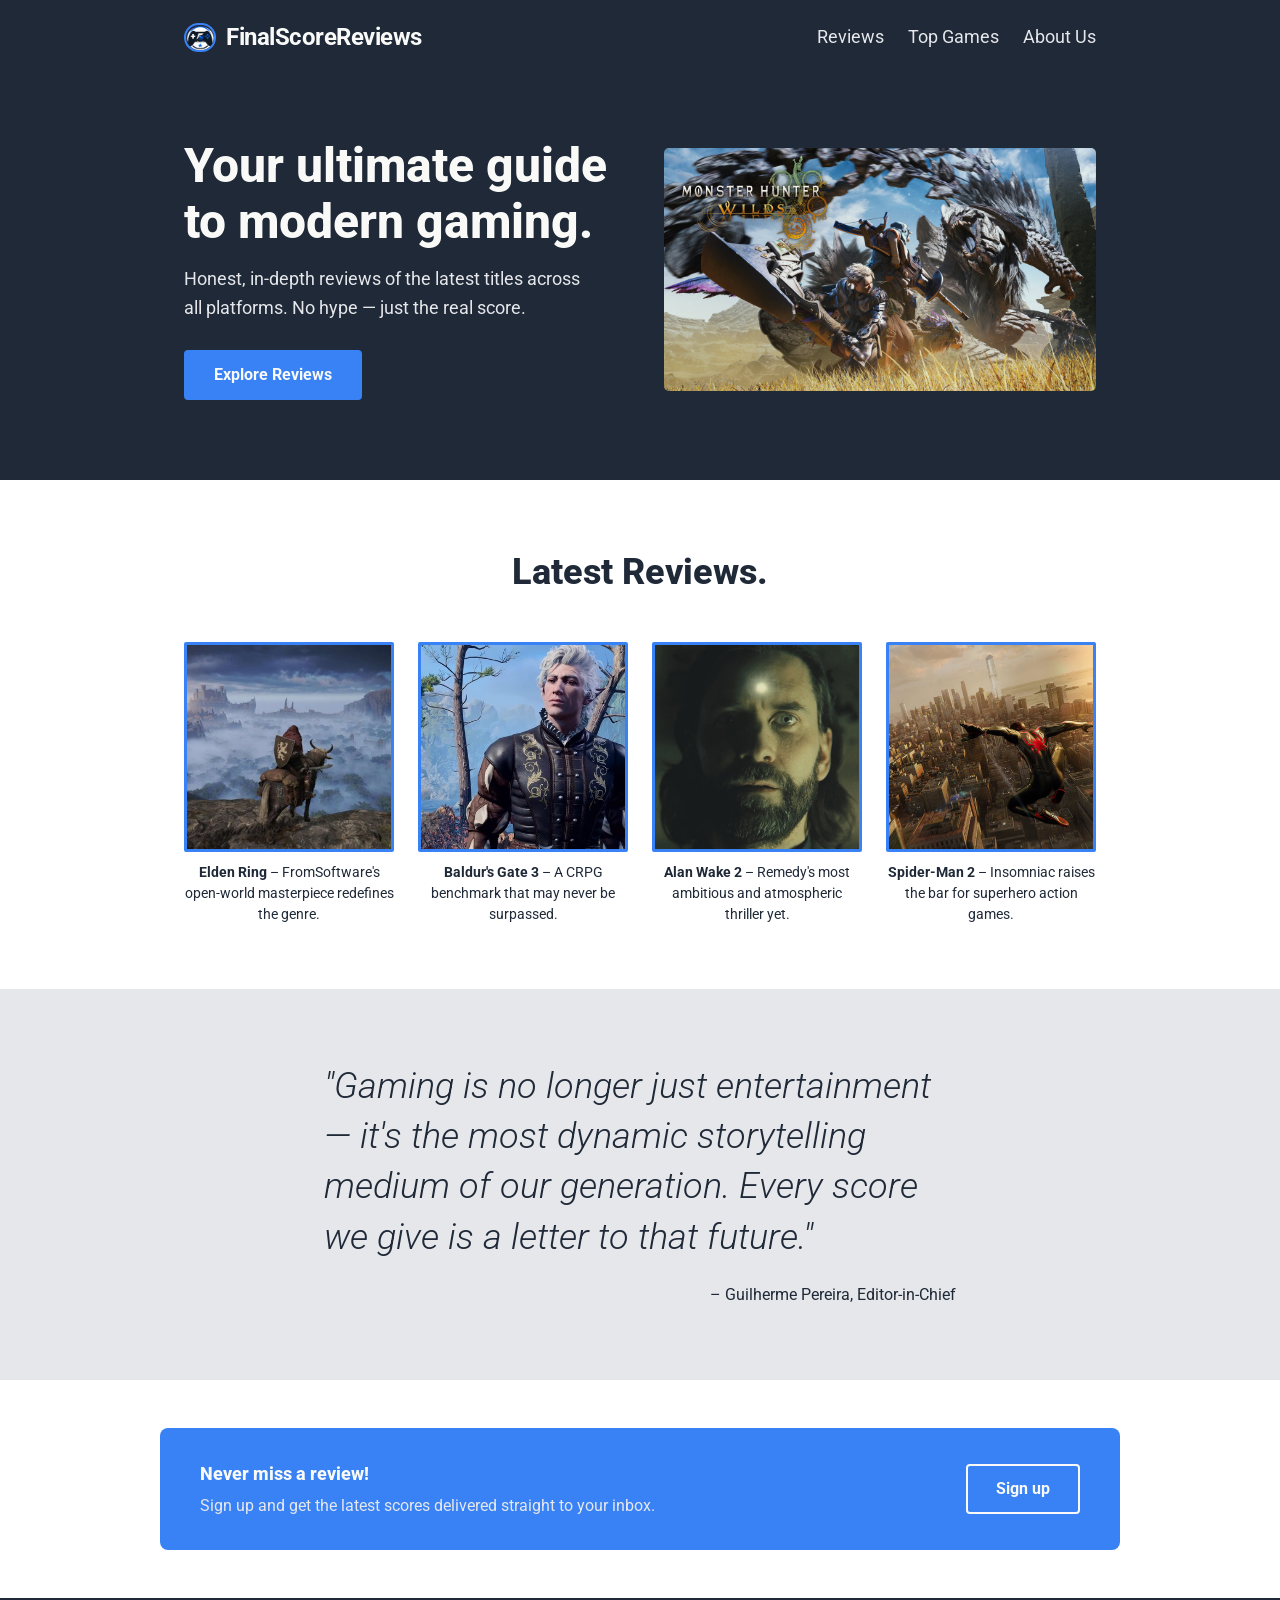
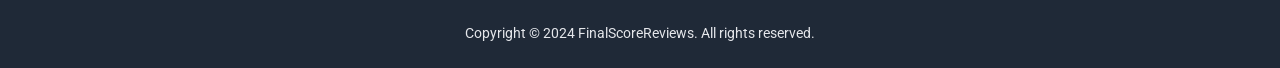
==== index.html @ 9ae30cf8 "Update index.html" ====
<!doctype html>
<html lang="en">
  <head>
    <meta charset="UTF-8" />
    <meta name="viewport" content="width=device-width, initial-scale=1.0" />
    <title>FinalScoreReviews</title>
    <link rel="stylesheet" href="./css/style.css" />
    <link rel="stylesheet" href="./css/hero.css">
    <link rel="icon" type="image/x-icon" href="./assets/images/favicon.ico">
  </head>
  <body>
    <header class="site-header">
      <div class="header-inner container">
        <a
         href="./index.html"
          class="logo"
           aria-label="FinalScoreReviews home"
           >
          <img 
            src="./assets/images/logo.png"
             alt="FinalScoreReviews logo"
             class="logo-image"
             >
          <strong>FinalScoreReviews</strong>
        </a>
        <nav class="main-nav">
          <ul>
            <li><a href="./pages/reviews.html">Reviews</a></li>
            <li><a href="./pages/top-games.html">Top Games</a></li>
            <li><a href="./pages/about.html">About Us</a></li>
          </ul>
        </nav>
      </div>
    </header>

    <main>
      <section class="hero">
        <div class="hero-inner container">
          <div class="hero-text">
            <h1>Your ultimate guide to modern gaming.</h1>
            <p class="hero-sub">
              Honest, in-depth reviews of the latest titles across all
              platforms. No hype — just the real score.
            </p>
            <a href="./pages/reviews.html" class="btn">Explore Reviews</a>
          </div>
          <div class="hero-image">
              <img src="./assets/images/Monster_Hunter_cover.jpg" alt="Monster Hunter Cover">
          </div>
        </div>
      </section>

      <section class="info-section">
        <div class="container">
          <h2>Latest Reviews.</h2>

          <div class="cards-layout">
            <article class="card">
              <figure class="card-media">
                <img
                  src="./assets/images/Elden_Ring.jpg"
                  alt="Elden Ring open world landscape"
                >

                <figcaption>
                  <strong>Elden Ring</strong> – FromSoftware's open-world masterpiece redefines the genre.
                </figcaption>
              </figure>
            </article>

            <article class="card">
              <figure class="card-media">
                <img
                  src="./assets/images/Baldurs_Gate.jpg"
                  alt="Baldur's Gate 3 cover art"
                >

                <figcaption>
                  <strong>Baldur's Gate 3</strong> – A CRPG benchmark that may never be surpassed.
                </figcaption>
              </figure>
            </article>

            <article class="card">
              <figure class="card-media">
                <img
                  src="./assets/images/Alan_Wake.jpg"
                  alt="Alan Wake 2 cover art"
                >

                <figcaption>
                  <strong>Alan Wake 2</strong> – Remedy's most ambitious and atmospheric thriller yet.
                </figcaption>
              </figure>
            </article>

            <article class="card">
              <figure class="card-media">
                <img
                  src="./assets/images/spider-man2.jpg"
                  alt="Spider-Man 2 cover art"
                >

                <figcaption>
                  <strong>Spider-Man 2</strong> – Insomniac raises the bar for superhero action games.
                </figcaption>
              </figure>
            </article>
          </div>
        </div>
      </section>

      <section class="quote-section">
        <div class="container quote-inner">
          <blockquote>
            <p>
              "Gaming is no longer just entertainment — it's the most dynamic
              storytelling medium of our generation. Every score we give is a
              letter to that future."
            </p>
            <cite>– Guilherme Pereira, Editor-in-Chief</cite>
          </blockquote>
        </div>
      </section>

      <section class="cta-section">
        <div class="container cta-inner">
          <div class="cta-text">
            <h3>Never miss a review!</h3>
            <p>
              Sign up and get the latest scores delivered straight to your
              inbox.
            </p>
          </div>
          <a
           href="./pages/signup.html"
            class="btn btn-outline"
            >Sign up
          </a>
        </div>
      </section>
    </main>

    <footer class="site-footer">
      <div class="container">
        <p>Copyright &copy; 2024 FinalScoreReviews. All rights reserved.</p>
      </div>
    </footer>
  </body>
</html>
---- css/style.css ----
@font-face {
  font-family: "Roboto";
  src: url("../assets/fonts/Roboto-VariableFont_wdth,wght.ttf")
    format("truetype");
  font-weight: 100 900;
  font-style: normal;
}

@font-face {
  font-family: "Roboto";
  src: url("../assets/fonts/Roboto-Italic-VariableFont_wdth,wght.ttf")
    format("truetype");
  font-weight: 100 900;
  font-style: italic;
}

:root {
  --color-dark: #1f2937;
  --color-hero-text: #f9faf8;
  --color-secondary: #e5e7eb;
  --color-blue: #3882f6;
  --color-quote-bg: #e5e7eb;
  --color-white: #ffffff;
  --font-base: "Roboto", sans-serif;
}

/* ============================
   RESET & BASE
   ============================ */
*,
*::before,
*::after {
  box-sizing: border-box;
  margin: 0;
  padding: 0;
}

html {
  font-size: 16px;
}

body {
  font-family: var(--font-base);
  color: var(--color-dark);
  background-color: var(--color-white);
  line-height: 1.6;
}

img {
  max-width: 100%;
  display: block;
}

ul {
  list-style: none;
}

a {
  text-decoration: none;
  color: inherit;
}

/* ============================
   LAYOUT UTILITY
   ============================ */
.container {
  max-width: 960px;
  margin: 0 auto;
  padding: 0 24px;
}

/* ============================
   HEADER
   ============================ */
.site-header {
  background-color: var(--color-dark);
}

.header-inner {
  display: flex;
  align-items: center;
  justify-content: space-between;
  padding-top: 18px;
  padding-bottom: 18px;
}

.logo {
  display: flex;
  align-items: center;
  gap: 10px;
  font-size: 24px;
  font-weight: 800;
  color: var(--color-hero-text);
  letter-spacing: -0.5px;
}

.logo-image {
  width: 2rem;
  border: 2px solid var(--color-blue);
  border-radius: 20px;
}

.main-nav ul {
  display: flex;
  gap: 24px;
}

.main-nav a {
  font-size: 18px;
  font-weight: 400;
  color: var(--color-secondary);
  transition: color 0.2s;
}

.main-nav a:hover {
  color: var(--color-hero-text);
}

/* ============================
   BUTTONS
   ============================ */
.btn {
  display: inline-block;
  background-color: var(--color-blue);
  color: var(--color-hero-text);
  font-size: 16px;
  font-weight: 700;
  font-family: var(--font-base);
  padding: 10px 28px;
  border-radius: 4px;
  border: 2px solid var(--color-blue);
  cursor: pointer;
  transition: opacity 0.2s;
}

.btn:hover {
  opacity: 0.88;
}

.btn-outline {
  background-color: transparent;
  color: var(--color-hero-text);
  border: 2px solid var(--color-hero-text);
}

.btn-outline:hover {
  background-color: var(--color-hero-text);
  color: var(--color-dark);
}
/* ============================
   QUOTE SECTION
   ============================ */
.quote-section {
  background-color: var(--color-quote-bg);
  padding: 72px 0;
}

.quote-inner {
  max-width: 680px;
}

blockquote p {
  font-size: 36px;
  font-weight: 300;
  font-style: italic;
  color: var(--color-dark);
  line-height: 1.4;
  margin-bottom: 20px;
}

blockquote cite {
  display: block;
  font-size: 16px;
  font-weight: 400;
  font-style: normal;
  color: var(--color-dark);
  text-align: right;
}

/* ============================
   CTA SECTION
   ============================ */
.cta-section {
  padding: 48px 0;
}

.cta-inner {
  background-color: var(--color-blue);
  border-radius: 8px;
  display: flex;
  align-items: center;
  justify-content: space-between;
  padding: 32px 40px;
  gap: 24px;
}

.cta-text h3 {
  font-size: 18px;
  font-weight: 800;
  color: var(--color-hero-text);
  margin-bottom: 4px;
}

.cta-text p {
  font-size: 16px;
  font-weight: 400;
  color: var(--color-secondary);
}

/* ============================
   FOOTER
   ============================ */
.site-footer {
  background-color: var(--color-dark);
  padding: 24px 0;
  text-align: center;
}

.site-footer p {
  font-size: 14px;
  color: var(--color-secondary);
}

/* ============================
   PAGE HERO (inner pages)
   ============================ */
.page-hero {
  background-color: var(--color-dark);
  padding: 48px 0;
  text-align: center;
}

.page-hero h1 {
  font-size: 48px;
  font-weight: 800;
  color: var(--color-hero-text);
  margin-bottom: 12px;
}

.page-hero p {
  font-size: 18px;
  color: var(--color-secondary);
}


/* ============================
   CTA SECTION
   ============================ */
.cta-section {
  padding: 48px 0;
}

.cta-inner {
  background-color: var(--color-blue);
  border-radius: 8px;
  display: flex;
  align-items: center;
  justify-content: space-between;
  padding: 32px 40px;
  gap: 24px;
}

.cta-text h3 {
  font-size: 18px;
  font-weight: 800;
  color: var(--color-hero-text);
  margin-bottom: 4px;
}

.cta-text p {
  font-size: 16px;
  font-weight: 400;
  color: var(--color-secondary);
}
---- css/hero.css ----
.hero {
  background-color: var(--color-dark);
  padding: 64px 0 80px;
}

.hero-inner {
  display: flex;
  align-items: center;
  gap: 48px;
}

.hero-text {
  flex: 1;
}

.hero-text h1 {
  font-size: 48px;
  font-weight: 800;
  color: var(--color-hero-text);
  line-height: 1.15;
  margin-bottom: 16px;
}

.hero-text .hero-sub {
  font-size: 18px;
  font-weight: 400;
  color: var(--color-secondary);
  margin-bottom: 28px;
  max-width: 400px;
}

.hero-image {
  flex: 1;

}

.hero-image img {
  border-radius: 5px;
}

.info-section {
  padding: 64px 0;
}

.info-section h2 {
  font-size: 36px;
  font-weight: 800;
  color: var(--color-dark);
  text-align: center;
  margin-bottom: 40px;
}


/* ============================
   INFO SECTION
   ============================ */


.cards-layout {
  display: flex;
  justify-content: center;
  gap: 24px;
}

.card {
  flex: 1 1 170px;
  max-width: 210px;
  min-width: 0;
}

.card-media img {
 width: 100%;
 aspect-ratio: 1 / 1;
 object-fit: cover;
 border: 3px solid var(--color-blue);
 border-radius: 2px;

}

.card figcaption{
  font-size: 14px;
  font-weight: 400;
  color: var(--color-dark);
  text-align: center;
  line-height: 1.5;
  margin-top: 10px;
}

/* ============================
   QUOTE SECTION
   ============================ */
.quote-section {
  background-color: var(--color-quote-bg);
  padding: 72px 0;
}

.quote-inner {
  max-width: 680px;
}

blockquote p {
  font-size: 36px;
  font-weight: 300;
  font-style: italic;
  color: var(--color-dark);
  line-height: 1.4;
  margin-bottom: 20px;
}

blockquote cite {
  display: block;
  font-size: 16px;
  font-weight: 400;
  font-style: normal;
  color: var(--color-dark);
  text-align: right;
}
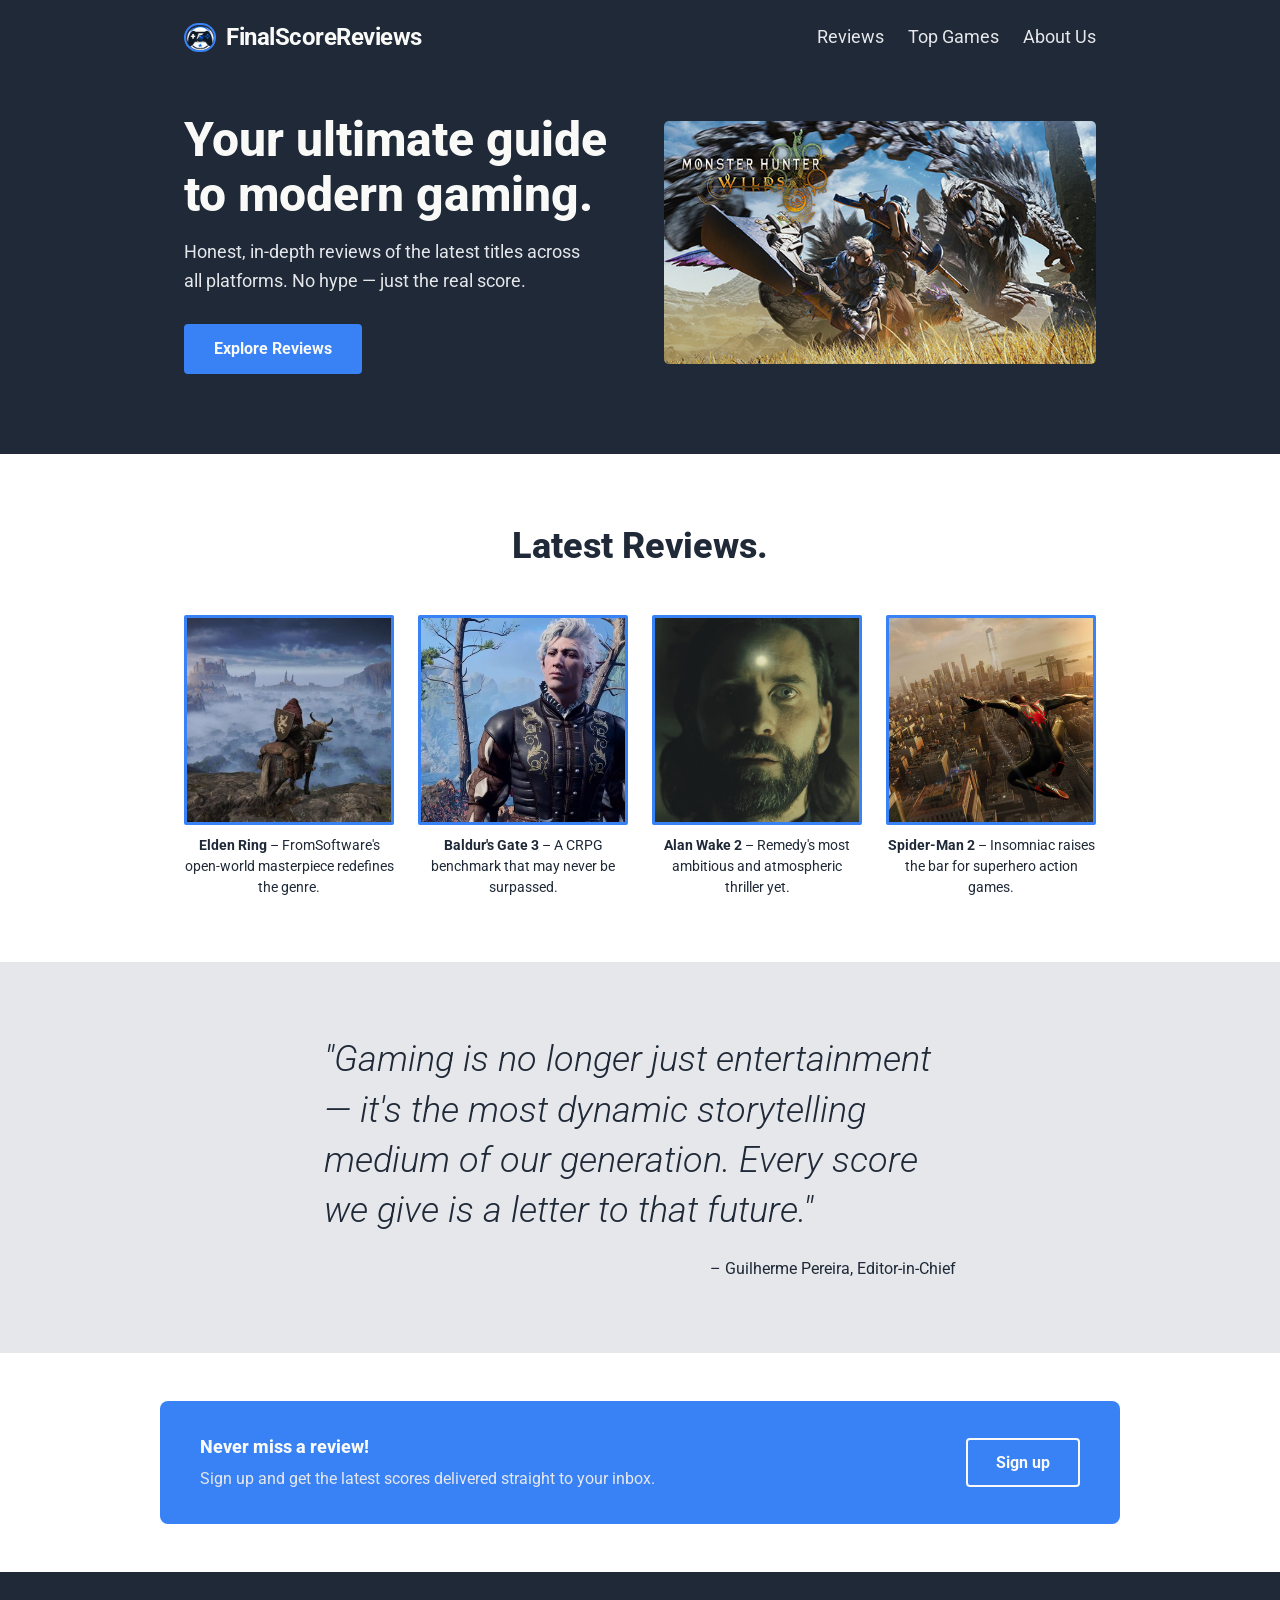
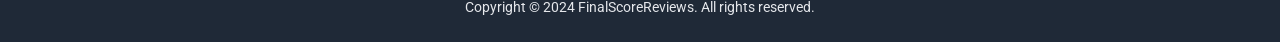
==== commit b3d675f8: "Anchor tags, and review links" ====
--- a/index.html
+++ b/index.html
@@ -1,150 +1,139 @@
 <!doctype html>
 <html lang="en">
-  <head>
-    <meta charset="UTF-8" />
-    <meta name="viewport" content="width=device-width, initial-scale=1.0" />
-    <title>FinalScoreReviews</title>
-    <link rel="stylesheet" href="./css/style.css" />
-    <link rel="stylesheet" href="./css/hero.css">
-    <link rel="icon" type="image/x-icon" href="./assets/images/favicon.ico">
-  </head>
-  <body>
-    <header class="site-header">
-      <div class="header-inner container">
-        <a
-         href="./index.html"
-          class="logo"
-           aria-label="FinalScoreReviews home"
-           >
-          <img 
-            src="./assets/images/logo.png"
-             alt="FinalScoreReviews logo"
-             class="logo-image"
-             >
-          <strong>FinalScoreReviews</strong>
+
+<head>
+  <meta charset="UTF-8" />
+  <meta name="viewport" content="width=device-width, initial-scale=1.0" />
+  <title>FinalScoreReviews</title>
+  <link rel="stylesheet" href="./css/style.css" />
+  <link rel="stylesheet" href="./css/hero.css">
+  <link rel="icon" type="image/x-icon" href="./assets/images/favicon.ico">
+</head>
+
+<body>
+  <header class="site-header">
+    <div class="header-inner container">
+      <a href="./index.html" class="logo" aria-label="FinalScoreReviews home">
+        <img src="./assets/images/logo.png" alt="FinalScoreReviews logo" class="logo-image">
+        <strong>FinalScoreReviews</strong>
+      </a>
+      <nav class="main-nav">
+        <ul>
+          <li><a href="./pages/reviews.html">Reviews</a></li>
+          <li><a href="./pages/top-games.html">Top Games</a></li>
+          <li><a href="./pages/about.html">About Us</a></li>
+        </ul>
+      </nav>
+    </div>
+  </header>
+
+  <main>
+    <section class="hero">
+      <div class="hero-inner container">
+        <div class="hero-text">
+          <h1>Your ultimate guide to modern gaming.</h1>
+          <p class="hero-sub">
+            Honest, in-depth reviews of the latest titles across all
+            platforms. No hype — just the real score.
+          </p>
+          <a href="./pages/reviews.html" class="btn">Explore Reviews</a>
+        </div>
+        <div class="hero-image">
+          <img src="./assets/images/Monster_Hunter_cover.jpg" alt="Monster Hunter Cover">
+        </div>
+      </div>
+    </section>
+
+    <section class="info-section">
+      <div class="container">
+        <h2>Latest Reviews.</h2>
+
+        <div class="cards-layout">
+          <article class="card">
+            <figure class="card-media">
+              <a href="./pages/reviews.html#eldenRingReview">
+                <img src="./assets/images/Elden_Ring.jpg" alt="Elden Ring open world landscape">
+              </a>
+            </figure>
+
+            <figcaption>
+              <strong>Elden Ring</strong> – FromSoftware's open-world masterpiece redefines the genre.
+            </figcaption>
+            </figure>
+          </article>
+
+          <article class="card">
+            <figure class="card-media">
+              <a href="./pages/reviews.html#baldursGate3Review">
+                <img src="./assets/images/Baldurs_Gate.jpg" alt="Baldur's Gate 3 cover art">
+              </a>
+
+              <figcaption>
+                <strong>Baldur's Gate 3</strong> – A CRPG benchmark that may never be surpassed.
+              </figcaption>
+            </figure>
+          </article>
+
+          <article class="card">
+            <figure class="card-media">
+              <a href="./pages/reviews.html#alanWake2Review">
+                <img src="./assets/images/Alan_Wake.jpg" alt="Alan Wake 2 cover art">
+              </a>
+
+              <figcaption>
+                <strong>Alan Wake 2</strong> – Remedy's most ambitious and atmospheric thriller yet.
+              </figcaption>
+            </figure>
+          </article>
+
+          <article class="card">
+            <figure class="card-media">
+              <a href="./pages/reviews.html#alanWake2Review">
+                <img src="./assets/images/spider-man2.jpg" alt="Spider-Man 2 cover art">
+              </a>
+
+              <figcaption>
+                <strong>Spider-Man 2</strong> – Insomniac raises the bar for superhero action games.
+              </figcaption>
+            </figure>
+          </article>
+        </div>
+      </div>
+    </section>
+
+    <section class="quote-section">
+      <div class="container quote-inner">
+        <blockquote>
+          <p>
+            "Gaming is no longer just entertainment — it's the most dynamic
+            storytelling medium of our generation. Every score we give is a
+            letter to that future."
+          </p>
+          <cite>– Guilherme Pereira, Editor-in-Chief</cite>
+        </blockquote>
+      </div>
+    </section>
+
+    <section class="cta-section">
+      <div class="container cta-inner">
+        <div class="cta-text">
+          <h3>Never miss a review!</h3>
+          <p>
+            Sign up and get the latest scores delivered straight to your
+            inbox.
+          </p>
+        </div>
+        <a href="./pages/signup.html" class="btn btn-outline">Sign up
         </a>
-        <nav class="main-nav">
-          <ul>
-            <li><a href="./pages/reviews.html">Reviews</a></li>
-            <li><a href="./pages/top-games.html">Top Games</a></li>
-            <li><a href="./pages/about.html">About Us</a></li>
-          </ul>
-        </nav>
       </div>
-    </header>
+    </section>
+  </main>
 
-    <main>
-      <section class="hero">
-        <div class="hero-inner container">
-          <div class="hero-text">
-            <h1>Your ultimate guide to modern gaming.</h1>
-            <p class="hero-sub">
-              Honest, in-depth reviews of the latest titles across all
-              platforms. No hype — just the real score.
-            </p>
-            <a href="./pages/reviews.html" class="btn">Explore Reviews</a>
-          </div>
-          <div class="hero-image">
-              <img src="./assets/images/Monster_Hunter_cover.jpg" alt="Monster Hunter Cover">
-          </div>
-        </div>
-      </section>
+  <footer class="site-footer">
+    <div class="container">
+      <p>Copyright &copy; 2024 FinalScoreReviews. All rights reserved.</p>
+    </div>
+  </footer>
+</body>
 
-      <section class="info-section">
-        <div class="container">
-          <h2>Latest Reviews.</h2>
-
-          <div class="cards-layout">
-            <article class="card">
-              <figure class="card-media">
-                <img
-                  src="./assets/images/Elden_Ring.jpg"
-                  alt="Elden Ring open world landscape"
-                >
-
-                <figcaption>
-                  <strong>Elden Ring</strong> – FromSoftware's open-world masterpiece redefines the genre.
-                </figcaption>
-              </figure>
-            </article>
-
-            <article class="card">
-              <figure class="card-media">
-                <img
-                  src="./assets/images/Baldurs_Gate.jpg"
-                  alt="Baldur's Gate 3 cover art"
-                >
-
-                <figcaption>
-                  <strong>Baldur's Gate 3</strong> – A CRPG benchmark that may never be surpassed.
-                </figcaption>
-              </figure>
-            </article>
-
-            <article class="card">
-              <figure class="card-media">
-                <img
-                  src="./assets/images/Alan_Wake.jpg"
-                  alt="Alan Wake 2 cover art"
-                >
-
-                <figcaption>
-                  <strong>Alan Wake 2</strong> – Remedy's most ambitious and atmospheric thriller yet.
-                </figcaption>
-              </figure>
-            </article>
-
-            <article class="card">
-              <figure class="card-media">
-                <img
-                  src="./assets/images/spider-man2.jpg"
-                  alt="Spider-Man 2 cover art"
-                >
-
-                <figcaption>
-                  <strong>Spider-Man 2</strong> – Insomniac raises the bar for superhero action games.
-                </figcaption>
-              </figure>
-            </article>
-          </div>
-        </div>
-      </section>
-
-      <section class="quote-section">
-        <div class="container quote-inner">
-          <blockquote>
-            <p>
-              "Gaming is no longer just entertainment — it's the most dynamic
-              storytelling medium of our generation. Every score we give is a
-              letter to that future."
-            </p>
-            <cite>– Guilherme Pereira, Editor-in-Chief</cite>
-          </blockquote>
-        </div>
-      </section>
-
-      <section class="cta-section">
-        <div class="container cta-inner">
-          <div class="cta-text">
-            <h3>Never miss a review!</h3>
-            <p>
-              Sign up and get the latest scores delivered straight to your
-              inbox.
-            </p>
-          </div>
-          <a
-           href="./pages/signup.html"
-            class="btn btn-outline"
-            >Sign up
-          </a>
-        </div>
-      </section>
-    </main>
-
-    <footer class="site-footer">
-      <div class="container">
-        <p>Copyright &copy; 2024 FinalScoreReviews. All rights reserved.</p>
-      </div>
-    </footer>
-  </body>
-</html>
+</html>
--- a/css/style.css
+++ b/css/style.css
@@ -1,15 +1,13 @@
 @font-face {
   font-family: "Roboto";
-  src: url("../assets/fonts/Roboto-VariableFont_wdth,wght.ttf")
-    format("truetype");
+  src: url("../assets/fonts/Roboto-VariableFont_wdth,wght.ttf") format("truetype");
   font-weight: 100 900;
   font-style: normal;
 }
 
 @font-face {
   font-family: "Roboto";
-  src: url("../assets/fonts/Roboto-Italic-VariableFont_wdth,wght.ttf")
-    format("truetype");
+  src: url("../assets/fonts/Roboto-Italic-VariableFont_wdth,wght.ttf") format("truetype");
   font-weight: 100 900;
   font-style: italic;
 }
@@ -74,6 +72,12 @@
    ============================ */
 .site-header {
   background-color: var(--color-dark);
+  position: fixed;
+  top: 0;
+  left: 0;
+  right: 0;
+  width: 100%;
+  z-index: 100;
 }
 
 .header-inner {
@@ -82,6 +86,8 @@
   justify-content: space-between;
   padding-top: 18px;
   padding-bottom: 18px;
+  z-index: 100;
+  background-color: var(--color-dark);
 }
 
 .logo {
@@ -133,20 +139,19 @@
   transition: opacity 0.2s;
 }
 
+
+
+.btn-outline {
+  color: var(--color-hero-text);
+  border: 2px solid var(--color-hero-text);
+}
+
+.btn-outline:hover,
 .btn:hover {
-  opacity: 0.88;
-}
-
-.btn-outline {
-  background-color: transparent;
-  color: var(--color-hero-text);
-  border: 2px solid var(--color-hero-text);
-}
-
-.btn-outline:hover {
   background-color: var(--color-hero-text);
   color: var(--color-dark);
 }
+
 /* ============================
    QUOTE SECTION
    ============================ */
@@ -224,10 +229,15 @@
 /* ============================
    PAGE HERO (inner pages)
    ============================ */
+.hero {
+  margin-top: 48px;
+}
+
 .page-hero {
   background-color: var(--color-dark);
   padding: 48px 0;
   text-align: center;
+  margin-top: 48px;
 }
 
 .page-hero h1 {
@@ -242,33 +252,112 @@
   color: var(--color-secondary);
 }
 
+@media screen and (max-width: 600px) {
+  .container {
+    padding: 8px 16px;
+  }
+
+  .site-header {
+    width: 100dvi;
+    max-width: unset;
+  }
+
+.header-inner{
+  flex-direction: column;
+  gap: 1rem;
+}
+
+/*===========================
+    Header
+=============================*/
+
+
+.logo {
+  gap: 5px;
+  font-size: 15px;
+}
+
+.logo-image {
+  width: 1.5rem;
+}
+
+.main-nav a {
+  font-size: 14px;
+}
+
+/* ============================
+   BUTTONS
+   ============================ */
+.btn {
+  font-size: 12px;
+  padding: 4px 8px;
+}
+
+.btn-outline {
+  width: 6rem;
+  text-align: center;
+}
 
 /* ============================
    CTA SECTION
    ============================ */
-.cta-section {
-  padding: 48px 0;
-}
-
 .cta-inner {
-  background-color: var(--color-blue);
-  border-radius: 8px;
-  display: flex;
-  align-items: center;
-  justify-content: space-between;
-  padding: 32px 40px;
-  gap: 24px;
+  margin-left: 10px;
+  margin-right: 10px;
 }
 
 .cta-text h3 {
-  font-size: 18px;
-  font-weight: 800;
-  color: var(--color-hero-text);
-  margin-bottom: 4px;
+  font-size: 15px;
+  margin-bottom: 3px;
 }
 
 .cta-text p {
-  font-size: 16px;
-  font-weight: 400;
-  color: var(--color-secondary);
-}
+  font-size: 12px;
+}
+
+/* ============================
+   QUOTE SECTION
+   ============================ */
+.quote-section {
+  padding: 32px 0;
+}
+
+
+blockquote p {
+  font-size: 24px;
+  margin-bottom: 15px;
+}
+
+blockquote cite {
+  font-size: 14px;
+}
+
+/* ============================
+   FOOTER
+   ============================ */
+
+.site-footer p {
+  font-size: 10px;
+}
+
+/* ============================
+   PAGE HERO (inner pages)
+   ============================ */
+.hero {
+  margin-top: 36px;
+}
+
+.page-hero {
+  margin-top: 36px;
+}
+
+.page-hero h1 {
+  font-size: 36px;
+  margin-bottom: 12px;
+}
+
+.page-hero p {
+  font-size: 14px;
+
+}
+}
--- a/css/hero.css
+++ b/css/hero.css
@@ -85,34 +85,51 @@
   line-height: 1.5;
   margin-top: 10px;
 }
-
-/* ============================
-   QUOTE SECTION
-   ============================ */
-.quote-section {
-  background-color: var(--color-quote-bg);
-  padding: 72px 0;
+@media screen and (max-width:768px) {
+  .hero-inner {
+  flex-direction: column-reverse;
 }
 
-.quote-inner {
-  max-width: 680px;
+
+.hero-text h1 {
+  font-size: 24px;
 }
 
-blockquote p {
-  font-size: 36px;
-  font-weight: 300;
-  font-style: italic;
-  color: var(--color-dark);
-  line-height: 1.4;
-  margin-bottom: 20px;
+.hero-text .hero-sub {
+  font-size: 12px;
+}
 }
 
-blockquote cite {
-  display: block;
-  font-size: 16px;
-  font-weight: 400;
-  font-style: normal;
-  color: var(--color-dark);
-  text-align: right;
+
+@media screen and (max-width:600px) {
+
+.cards-layout {
+  width: 100%;
+  flex-direction: column;
 }
+  .card {
+    max-width: none;
+    width: 100%;
+    flex: none;
+  }
 
+.card-media{
+  width: 100%;
+  display: flex;
+  align-items: center;
+  gap: 1rem;
+}
+  .card-media img {
+    width: 50dvi;
+
+  }
+
+  .card figcaption {
+    flex: 1;
+    min-width: 0;
+    margin-top: 0;
+    text-align: left;
+    padding: 0.5rem;
+  }
+
+}
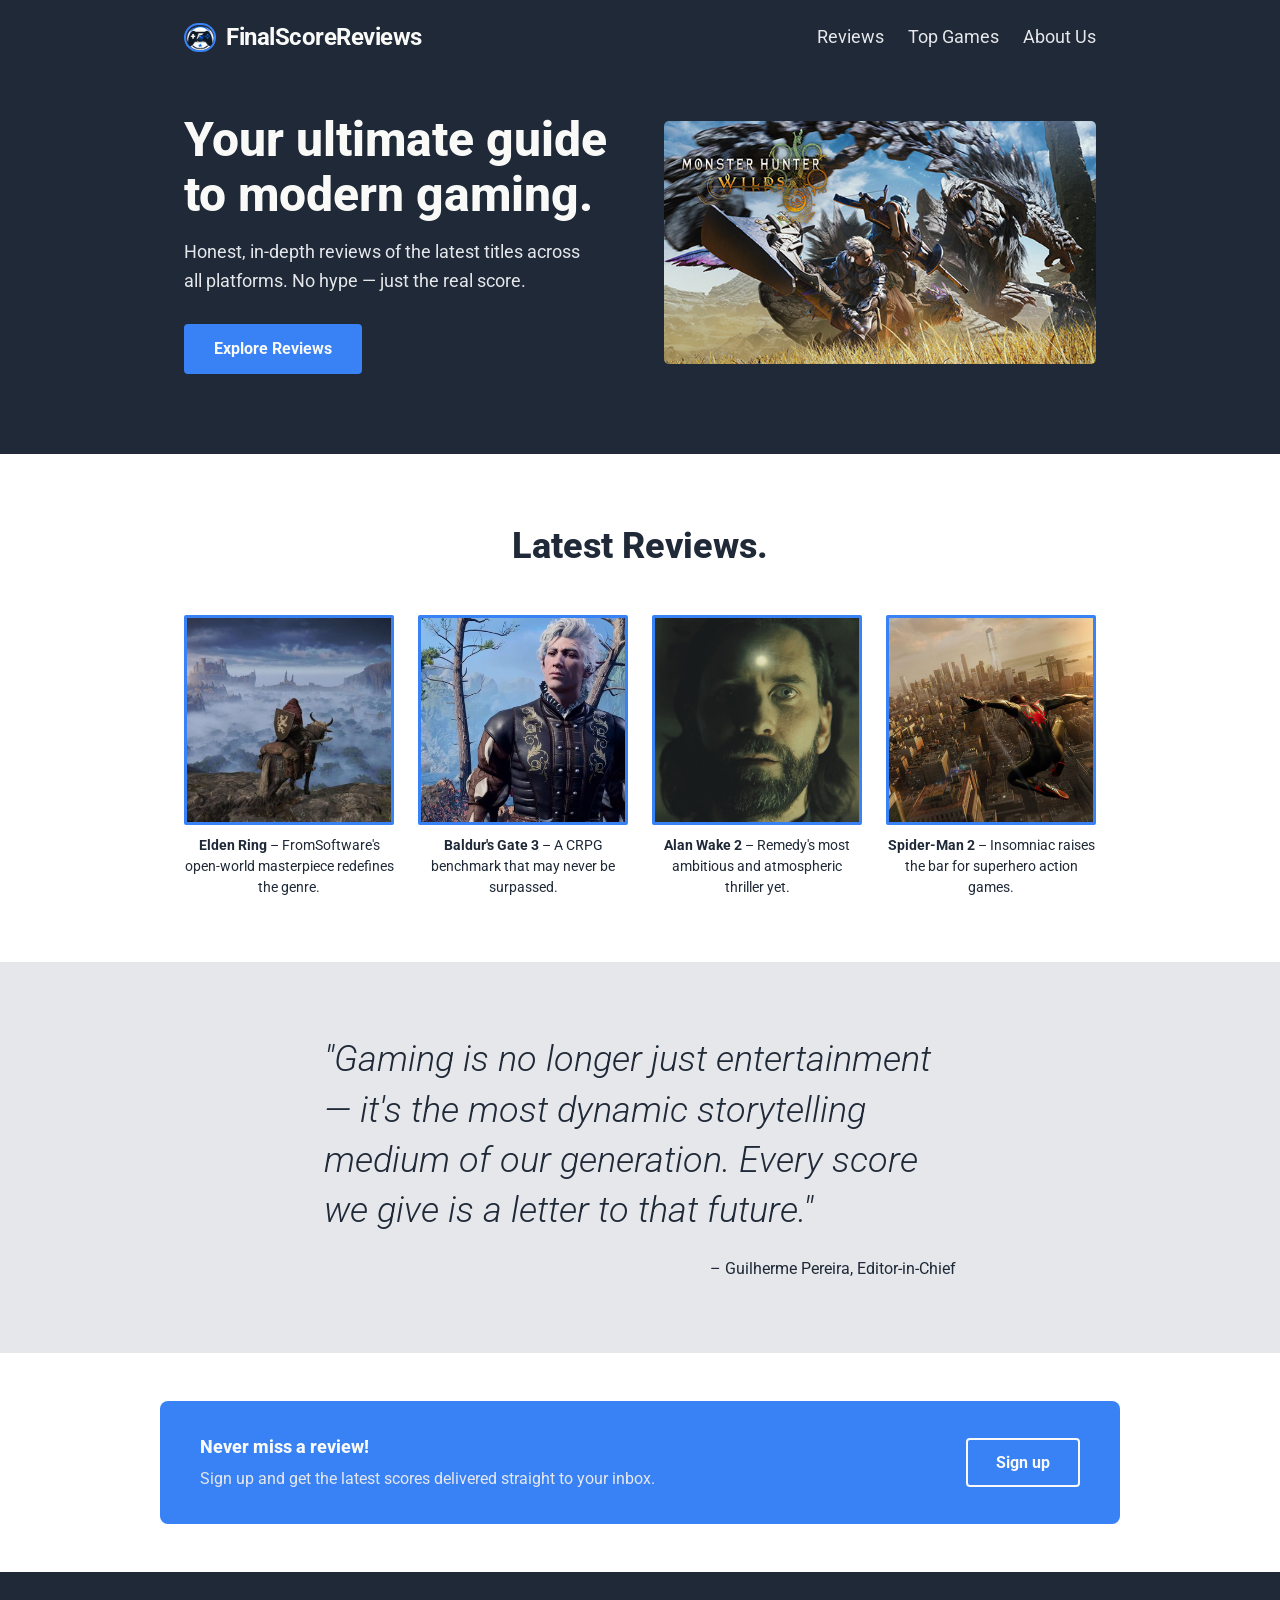
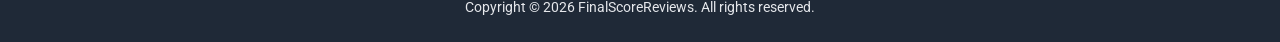
==== commit b1ecfc12: "Clean up page markup and CSS consistency" ====
--- a/index.html
+++ b/index.html
@@ -54,8 +54,6 @@
               <a href="./pages/reviews.html#eldenRingReview">
                 <img src="./assets/images/Elden_Ring.jpg" alt="Elden Ring open world landscape">
               </a>
-            </figure>
-
             <figcaption>
               <strong>Elden Ring</strong> – FromSoftware's open-world masterpiece redefines the genre.
             </figcaption>
@@ -67,7 +65,6 @@
               <a href="./pages/reviews.html#baldursGate3Review">
                 <img src="./assets/images/Baldurs_Gate.jpg" alt="Baldur's Gate 3 cover art">
               </a>
-
               <figcaption>
                 <strong>Baldur's Gate 3</strong> – A CRPG benchmark that may never be surpassed.
               </figcaption>
@@ -79,7 +76,6 @@
               <a href="./pages/reviews.html#alanWake2Review">
                 <img src="./assets/images/Alan_Wake.jpg" alt="Alan Wake 2 cover art">
               </a>
-
               <figcaption>
                 <strong>Alan Wake 2</strong> – Remedy's most ambitious and atmospheric thriller yet.
               </figcaption>
@@ -88,10 +84,9 @@
 
           <article class="card">
             <figure class="card-media">
-              <a href="./pages/reviews.html#alanWake2Review">
+              <a href="./pages/reviews.html#spiderMan2Review">
                 <img src="./assets/images/spider-man2.jpg" alt="Spider-Man 2 cover art">
               </a>
-
               <figcaption>
                 <strong>Spider-Man 2</strong> – Insomniac raises the bar for superhero action games.
               </figcaption>
@@ -102,8 +97,7 @@
     </section>
 
     <section class="quote-section">
-      <div class="container quote-inner">
-        <blockquote>
+        <blockquote class="container quote-inner">
           <p>
             "Gaming is no longer just entertainment — it's the most dynamic
             storytelling medium of our generation. Every score we give is a
@@ -111,7 +105,6 @@
           </p>
           <cite>– Guilherme Pereira, Editor-in-Chief</cite>
         </blockquote>
-      </div>
     </section>
 
     <section class="cta-section">
@@ -131,7 +124,7 @@
 
   <footer class="site-footer">
     <div class="container">
-      <p>Copyright &copy; 2024 FinalScoreReviews. All rights reserved.</p>
+      <p>Copyright &copy; 2026 FinalScoreReviews. All rights reserved.</p>
     </div>
   </footer>
 </body>
--- a/css/style.css
+++ b/css/style.css
@@ -19,15 +19,15 @@
   --color-blue: #3882f6;
   --color-quote-bg: #e5e7eb;
   --color-white: #ffffff;
+  --meta-text : #6b7280;
   --font-base: "Roboto", sans-serif;
+   --anchor-offset: 96px;
 }
 
 /* ============================
    RESET & BASE
    ============================ */
-*,
-*::before,
-*::after {
+* {
   box-sizing: border-box;
   margin: 0;
   padding: 0;
@@ -118,9 +118,11 @@
   transition: color 0.2s;
 }
 
-.main-nav a:hover {
-  color: var(--color-hero-text);
-}
+.main-nav a:hover, .logo:hover {
+  background-color: var(--color-blue);
+  color: var(--color-hero-text);
+}
+
 
 /* ============================
    BUTTONS
@@ -164,7 +166,8 @@
   max-width: 680px;
 }
 
-blockquote p {
+
+.quote-inner p {
   font-size: 36px;
   font-weight: 300;
   font-style: italic;
@@ -173,7 +176,7 @@
   margin-bottom: 20px;
 }
 
-blockquote cite {
+.quote-inner cite {
   display: block;
   font-size: 16px;
   font-weight: 400;
@@ -259,7 +262,6 @@
 
   .site-header {
     width: 100dvi;
-    max-width: unset;
   }
 
 .header-inner{
@@ -322,13 +324,12 @@
   padding: 32px 0;
 }
 
-
-blockquote p {
+.quote-inner p {
   font-size: 24px;
   margin-bottom: 15px;
 }
 
-blockquote cite {
+.quote-inner cite {
   font-size: 14px;
 }
 
